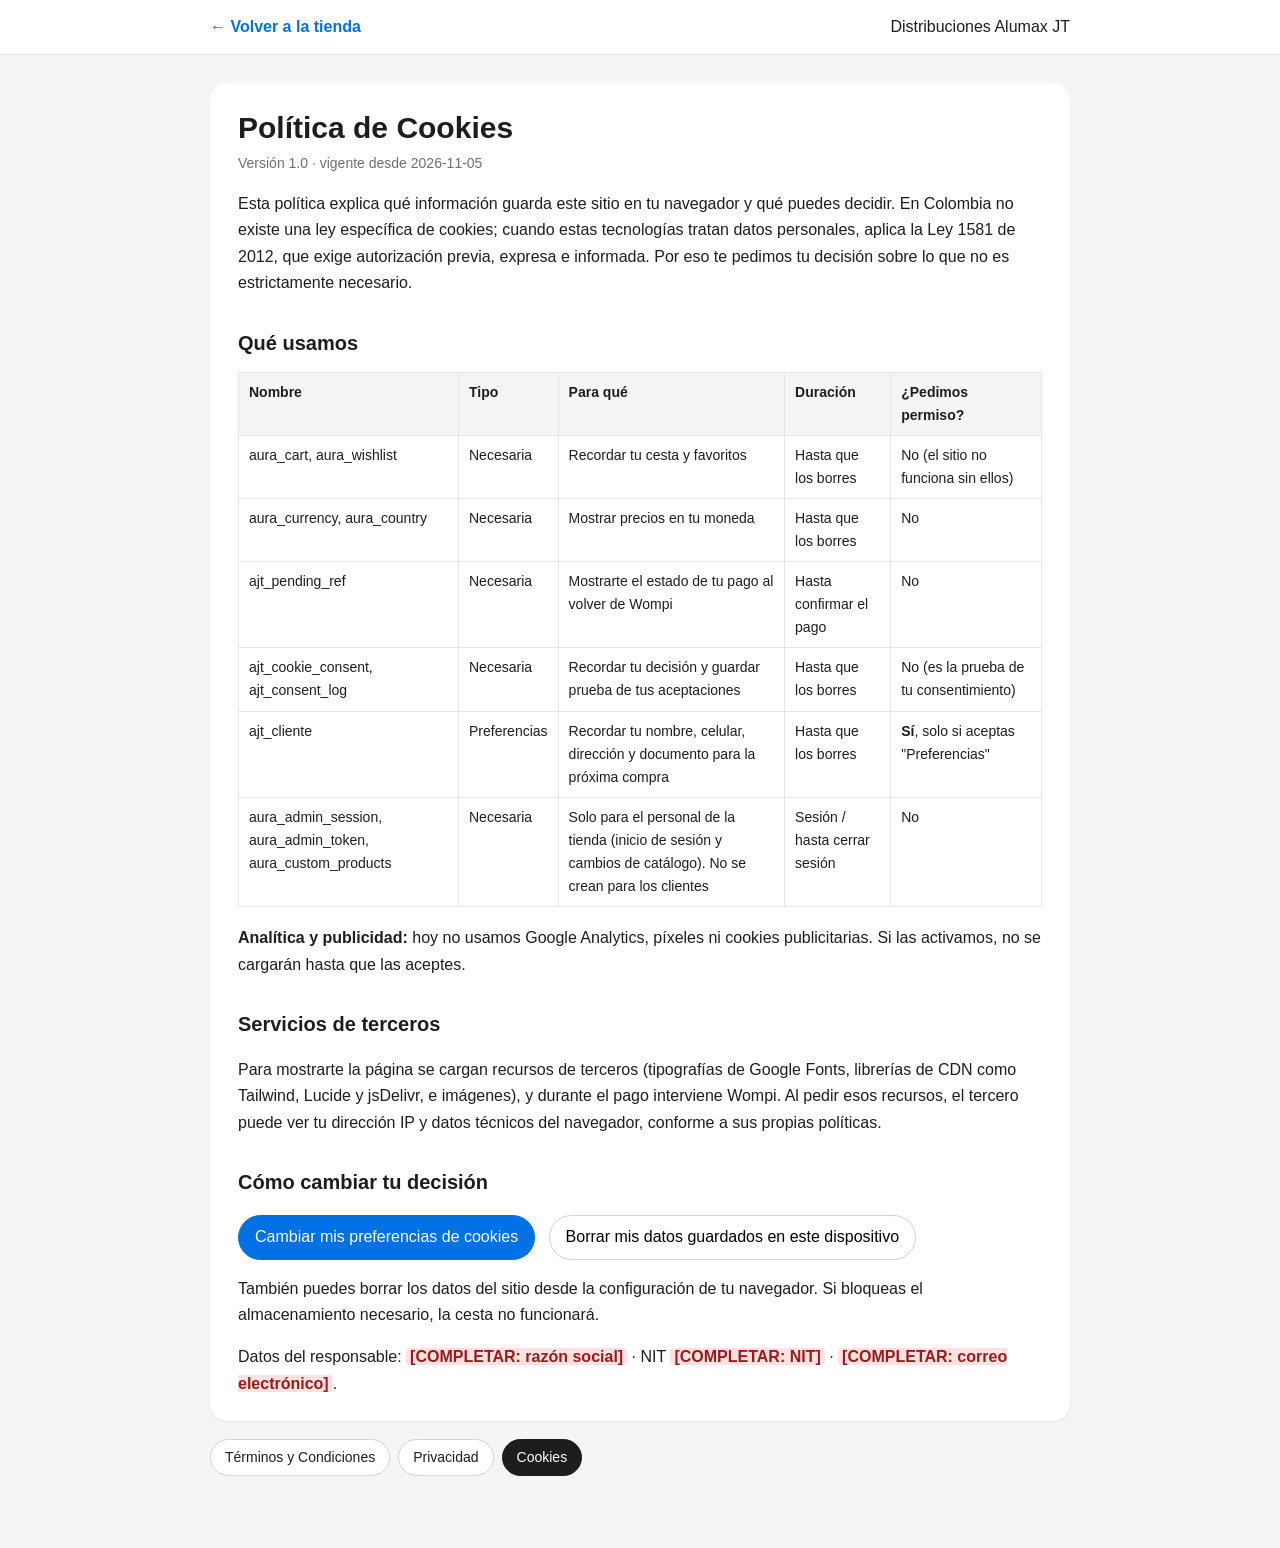
==== cookies.html @ d737b5ca "Add files via upload" ====
<!doctype html>
<html lang="es-CO"><head><meta charset="utf-8"><meta name="viewport" content="width=device-width,initial-scale=1">
<title>Política de Cookies · Distribuciones Alumax JT</title><meta name="robots" content="index,follow">
<link rel="stylesheet" href="legal.css"></head>
<body class="lg-body">
<header class="lg-top"><div><a href="index.html">← Volver a la tienda</a><span><span data-cfg="nombreComercial" data-label="nombre comercial"></span></span></div></header>
<main class="lg-wrap"><article class="lg-card">
<h1>Política de Cookies</h1><p class="lg-meta" data-ver="cookies"></p>

<p>Esta política explica qué información guarda este sitio en tu navegador y qué puedes decidir. En Colombia no existe una ley específica de cookies; cuando estas tecnologías tratan datos personales, aplica la Ley 1581 de 2012, que exige autorización previa, expresa e informada. Por eso te pedimos tu decisión sobre lo que no es estrictamente necesario.</p>
<h2>Qué usamos</h2>
<table><tr><th>Nombre</th><th>Tipo</th><th>Para qué</th><th>Duración</th><th>¿Pedimos permiso?</th></tr>
<tr><td>aura_cart, aura_wishlist</td><td>Necesaria</td><td>Recordar tu cesta y favoritos</td><td>Hasta que los borres</td><td>No (el sitio no funciona sin ellos)</td></tr>
<tr><td>aura_currency, aura_country</td><td>Necesaria</td><td>Mostrar precios en tu moneda</td><td>Hasta que los borres</td><td>No</td></tr>
<tr><td>ajt_pending_ref</td><td>Necesaria</td><td>Mostrarte el estado de tu pago al volver de Wompi</td><td>Hasta confirmar el pago</td><td>No</td></tr>
<tr><td>ajt_cookie_consent, ajt_consent_log</td><td>Necesaria</td><td>Recordar tu decisión y guardar prueba de tus aceptaciones</td><td>Hasta que los borres</td><td>No (es la prueba de tu consentimiento)</td></tr>
<tr><td>ajt_cliente</td><td>Preferencias</td><td>Recordar tu nombre, celular, dirección y documento para la próxima compra</td><td>Hasta que los borres</td><td><b>Sí</b>, solo si aceptas "Preferencias"</td></tr>
<tr><td>aura_admin_session, aura_admin_token, aura_custom_products</td><td>Necesaria</td><td>Solo para el personal de la tienda (inicio de sesión y cambios de catálogo). No se crean para los clientes</td><td>Sesión / hasta cerrar sesión</td><td>No</td></tr></table>
<p><b>Analítica y publicidad:</b> hoy no usamos Google Analytics, píxeles ni cookies publicitarias. Si las activamos, no se cargarán hasta que las aceptes.</p>
<h2>Servicios de terceros</h2>
<p>Para mostrarte la página se cargan recursos de terceros (tipografías de Google Fonts, librerías de CDN como Tailwind, Lucide y jsDelivr, e imágenes), y durante el pago interviene Wompi. Al pedir esos recursos, el tercero puede ver tu dirección IP y datos técnicos del navegador, conforme a sus propias políticas.</p>
<h2>Cómo cambiar tu decisión</h2>
<p><button type="button" id="lg-open" style="font:inherit;padding:8px 16px;border-radius:999px;border:1px solid #0071e3;background:#0071e3;color:#fff;cursor:pointer">Cambiar mis preferencias de cookies</button> &nbsp; <button type="button" id="lg-clear" style="font:inherit;padding:8px 16px;border-radius:999px;border:1px solid #d2d2d7;background:#fff;cursor:pointer">Borrar mis datos guardados en este dispositivo</button></p>
<p>También puedes borrar los datos del sitio desde la configuración de tu navegador. Si bloqueas el almacenamiento necesario, la cesta no funcionará.</p>
<p>Datos del responsable: <span data-cfg="razonSocial" data-label="razón social"></span> · NIT <span data-cfg="nit" data-label="NIT"></span> · <span data-cfg="correo" data-label="correo electrónico"></span>.</p>

</article><nav class="lg-nav" aria-label="Documentos legales"><a href="terminos.html">Términos y Condiciones</a><a href="privacidad.html">Privacidad</a><a href="cookies.html" aria-current="page">Cookies</a></nav></main>
<script src="legal-config.js"></script><script src="legal.js"></script></body></html>
---- legal.css ----
/* Páginas legales, banner de cookies y casillas de aceptación */
.lg-body{margin:0;background:#f5f5f7;color:#1d1d1f;font:16px/1.65 -apple-system,BlinkMacSystemFont,"Segoe UI",Roboto,Helvetica,Arial,sans-serif}
.lg-top{background:#fff;border-bottom:1px solid #e5e5ea;position:sticky;top:0;z-index:5}
.lg-top div{max-width:860px;margin:0 auto;padding:14px 20px;display:flex;gap:14px;align-items:center;justify-content:space-between;flex-wrap:wrap}
.lg-top a{color:#0071e3;text-decoration:none;font-weight:600}
.lg-wrap{max-width:860px;margin:0 auto;padding:28px 20px 72px}
.lg-card{background:#fff;border-radius:18px;padding:28px 28px 8px;box-shadow:0 1px 3px rgba(0,0,0,.06)}
.lg-card h1{font-size:30px;line-height:1.15;margin:0 0 6px}
.lg-card h2{font-size:20px;margin:30px 0 8px}
.lg-card h3{font-size:16px;margin:18px 0 4px}
.lg-meta{color:#6e6e73;font-size:14px;margin:0 0 16px}
.lg-card ul,.lg-card ol{padding-left:22px}.lg-card li{margin:4px 0}
.lg-card table{width:100%;border-collapse:collapse;font-size:14px;margin:12px 0 18px}
.lg-card th,.lg-card td{border:1px solid #e5e5ea;padding:8px 10px;text-align:left;vertical-align:top}.lg-card th{background:#f5f5f7}
.lg-box{background:#eef6ff;border:1px solid #cfe3ff;border-radius:12px;padding:12px 16px;margin:16px 0;font-size:15px}
.lg-warn{background:#fff7e6;border-color:#ffe0a3}
.lg-todo{background:#fee2e2;color:#991b1b;border-radius:4px;padding:0 4px;font-weight:600}
.lg-nav{display:flex;gap:8px;flex-wrap:wrap;margin:18px 0 0}.lg-nav a{background:#fff;border:1px solid #d2d2d7;border-radius:999px;padding:6px 14px;color:#1d1d1f;text-decoration:none;font-size:14px}
.lg-nav a[aria-current]{background:#1d1d1f;color:#fff;border-color:#1d1d1f}
/* Banner de cookies */
#lg-ck{position:fixed;left:12px;right:12px;bottom:12px;z-index:2147483000;max-width:640px;margin:0 auto;background:#fff;border:1px solid #d2d2d7;border-radius:18px;box-shadow:0 12px 40px rgba(0,0,0,.22);padding:16px 18px;font:14px/1.5 -apple-system,BlinkMacSystemFont,"Segoe UI",Roboto,Arial,sans-serif;color:#1d1d1f}
#lg-ck h4{margin:0 0 4px;font-size:16px}#lg-ck p{margin:0 0 10px}#lg-ck a{color:#0071e3}
#lg-ck .lg-row{display:flex;gap:8px;flex-wrap:wrap}
#lg-ck button{font:inherit;font-weight:600;border-radius:999px;padding:10px 16px;border:1px solid #d2d2d7;background:#fff;color:#1d1d1f;cursor:pointer;min-height:44px}
#lg-ck button.pri{background:#0071e3;border-color:#0071e3;color:#fff}
#lg-ck button:focus-visible{outline:3px solid #0071e3;outline-offset:2px}
#lg-ck .lg-opts{margin:6px 0 12px;display:grid;gap:8px}
#lg-ck label{display:flex;gap:10px;align-items:flex-start;font-size:14px}
#lg-ck input[type=checkbox]{width:20px;height:20px;margin-top:2px;flex:none}
#lg-ck small{color:#6e6e73;display:block}
/* Casillas de aceptación en formularios */
.lg-consent{display:grid;gap:10px;margin:6px 0 4px}
.lg-consent label{display:flex;gap:10px;align-items:flex-start;font-size:14px;line-height:1.45;cursor:pointer}
.lg-consent input{width:22px;height:22px;margin-top:1px;flex:none}
.lg-consent a{color:#0071e3;text-decoration:underline}
.lg-consent .lg-bad{color:#b3261e;font-size:13px;margin:2px 0 0 32px}
.lg-consent .lg-row.bad label{color:#b3261e}
.lg-consent small{color:#6e6e73;font-size:12.5px}
#lg-ck .lg-opts[hidden]{display:none}
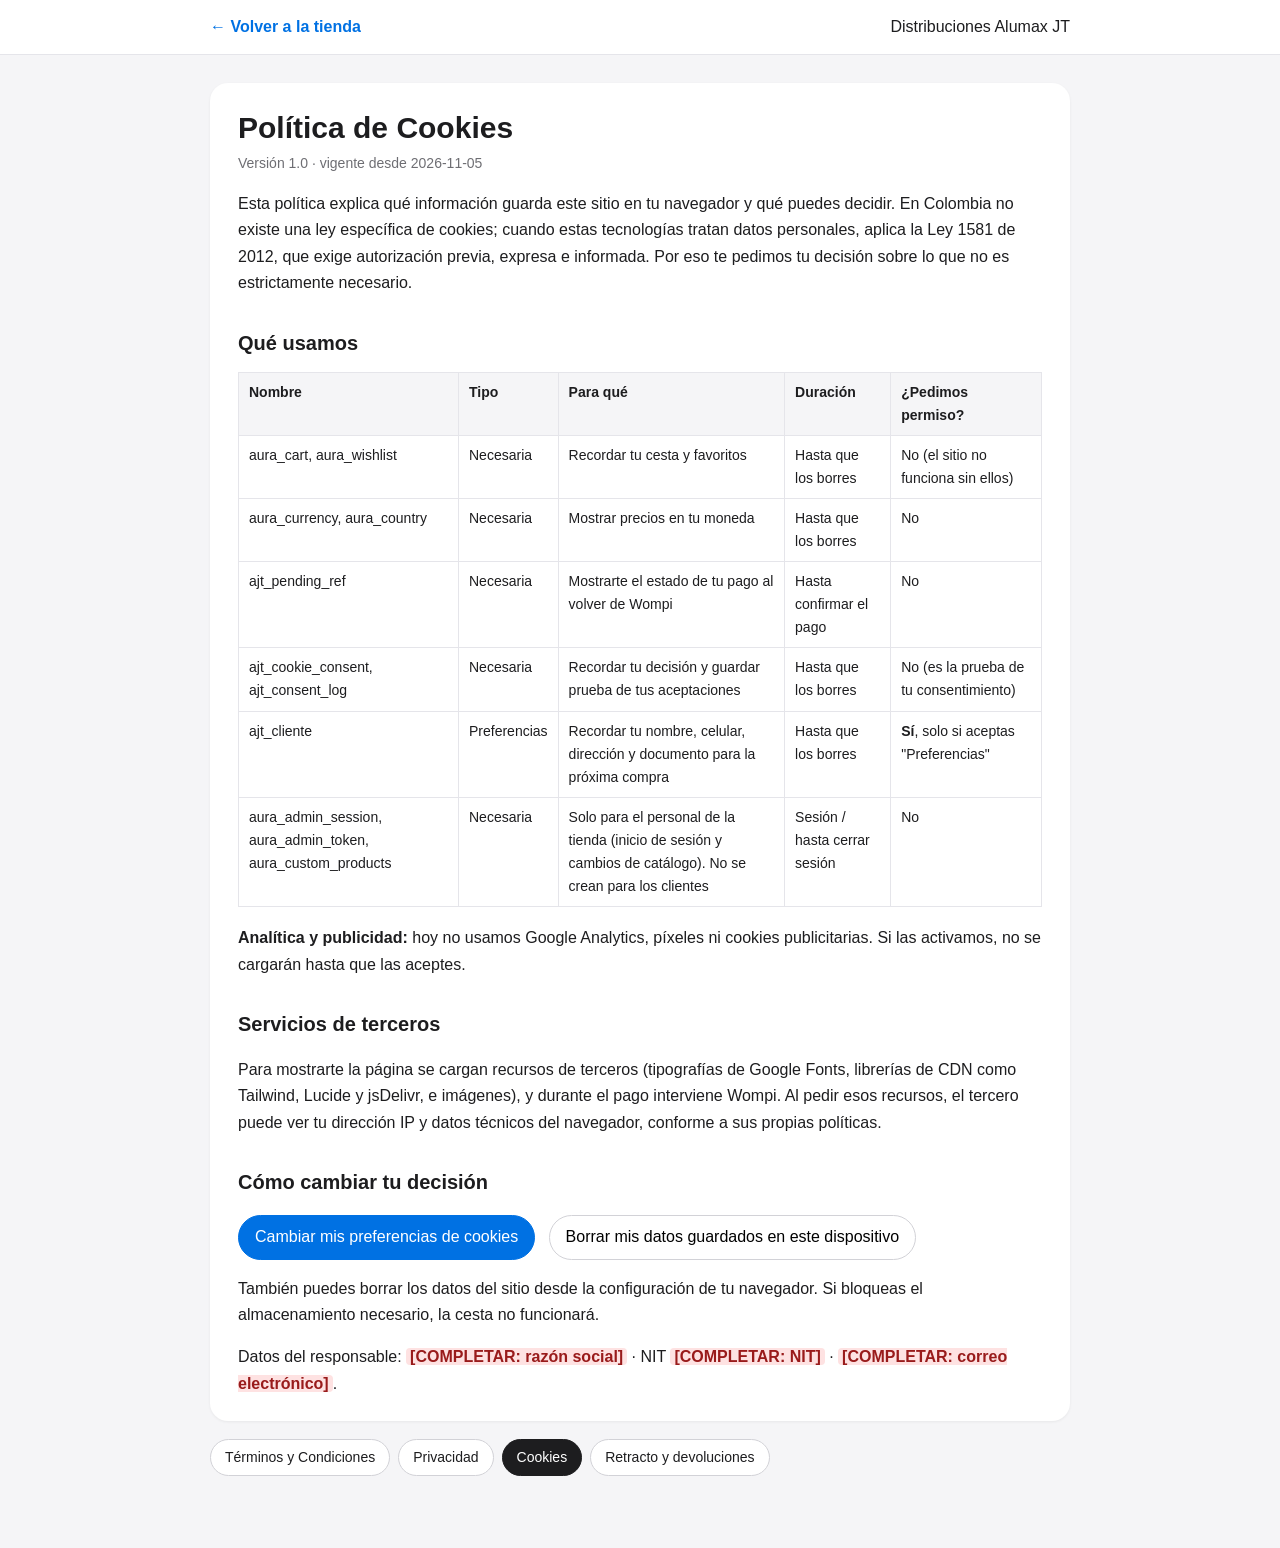
==== commit 8a8d5fd8: "Add files via upload" ====
--- a/cookies.html
+++ b/cookies.html
@@ -24,5 +24,5 @@
 <p>También puedes borrar los datos del sitio desde la configuración de tu navegador. Si bloqueas el almacenamiento necesario, la cesta no funcionará.</p>
 <p>Datos del responsable: <span data-cfg="razonSocial" data-label="razón social"></span> · NIT <span data-cfg="nit" data-label="NIT"></span> · <span data-cfg="correo" data-label="correo electrónico"></span>.</p>
 
-</article><nav class="lg-nav" aria-label="Documentos legales"><a href="terminos.html">Términos y Condiciones</a><a href="privacidad.html">Privacidad</a><a href="cookies.html" aria-current="page">Cookies</a></nav></main>
+</article><nav class="lg-nav" aria-label="Documentos legales"><a href="terminos.html">Términos y Condiciones</a><a href="privacidad.html">Privacidad</a><a href="cookies.html" aria-current="page">Cookies</a><a href="reembolso.html">Retracto y devoluciones</a></nav></main>
 <script src="legal-config.js"></script><script src="legal.js"></script></body></html>
